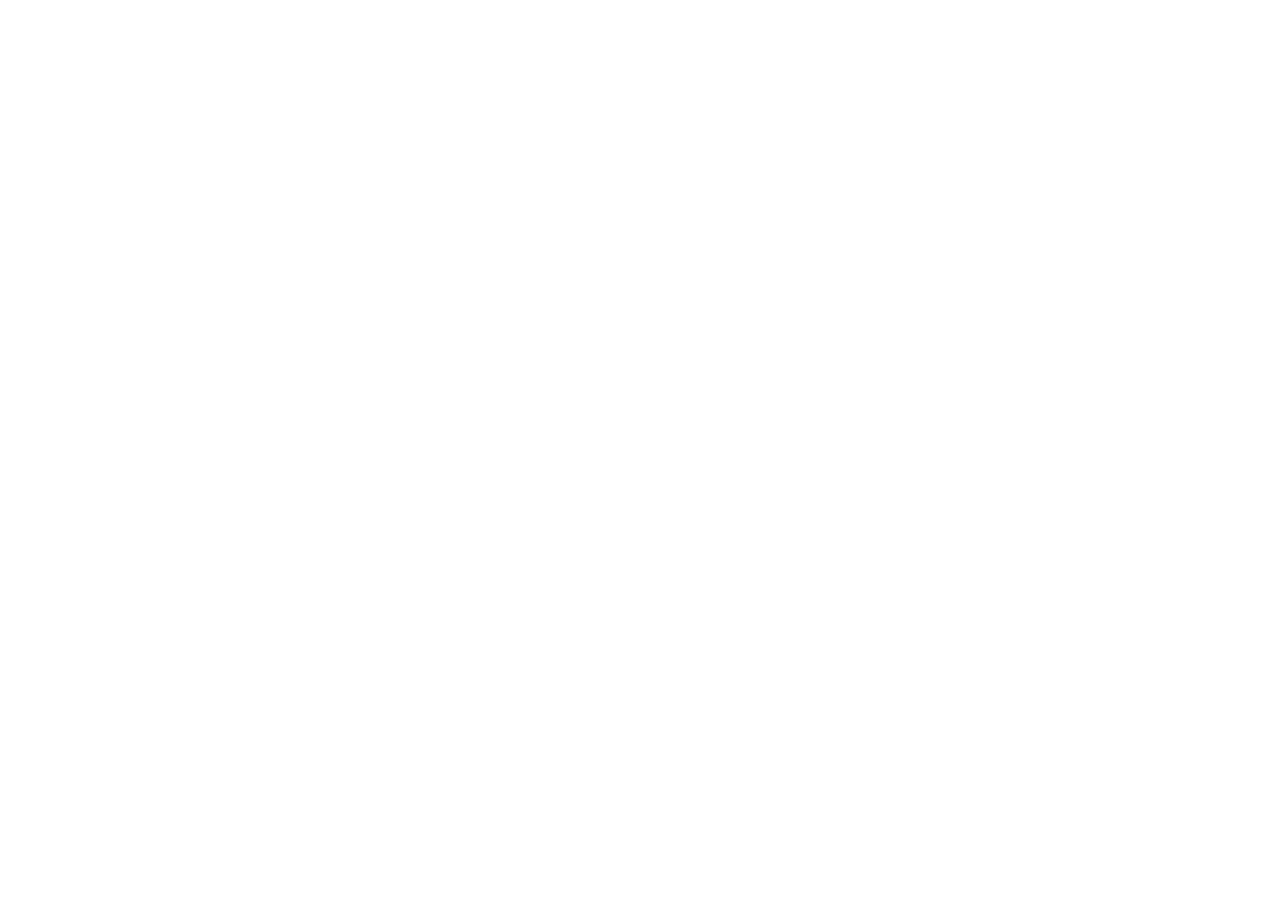
==== about.html @ cf4224c3 "fatel: i have added new file" ====
<!DOCTYPE html>
<html lang="en">
  <head>
    <meta charset="UTF-8" />
    <meta name="viewport" content="width=device-width, initial-scale=1.0" />
    <title>GCA</title>
    <link
      href="https://cdn.jsdelivr.net/npm/bootstrap@5.3.3/dist/css/bootstrap.min.css"
      rel="stylesheet"
      integrity="sha384-QWTKZyjpPEjISv5WaRU9OFeRpok6YctnYmDr5pNlyT2bRjXh0JMhjY6hW+ALEwIH"
      crossorigin="anonymous"
    />
    <link rel="stylesheet" href="/about.css" />
  </head>
  <body>
    <section class="tabSection">
      <div
        id="carouselExampleCaptions"
        class="carousel slide"
        data-bs-ride="carousel"
      >
        <div class="carousel-inner">
          <div class="carousel-item active">
            <div class="carousel-caption d-none d-md-block">
              <h5>First Caption</h5>
              <p>
                Some representative placeholder content for the first slide.
              </p>
            </div>
          </div>
          <div class="carousel-item">
            <div class="carousel-caption d-none d-md-block">
              <h5>Second Caption</h5>
              <p>
                Some representative placeholder content for the second slide.
              </p>
            </div>
          </div>
          <div class="carousel-item">
            <div class="carousel-caption d-none d-md-block">
              <h5>Third Caption</h5>
              <p>
                Some representative placeholder content for the third slide.
              </p>
            </div>
          </div>
        </div>
        <button
          class="carousel-control-prev"
          type="button"
          data-bs-target="#carouselExampleCaptions"
          data-bs-slide="prev"
        >
          <span class="carousel-control-prev-icon" aria-hidden="true"></span>
          <span class="visually-hidden">Previous</span>
        </button>
        <button
          class="carousel-control-next"
          type="button"
          data-bs-target="#carouselExampleCaptions"
          data-bs-slide="next"
        >
          <span class="carousel-control-next-icon" aria-hidden="true"></span>
          <span class="visually-hidden">Next</span>
        </button>
      </div>
    </section>

    <script
      src="https://cdn.jsdelivr.net/npm/bootstrap@5.3.3/dist/js/bootstrap.bundle.min.js"
      integrity="sha384-YvpcrYf0tY3lHB60NNkmXc5s9fDVZLESaAA55NDzOxhy9GkcIdslK1eN7N6jIeHz"
      crossorigin="anonymous"
    ></script>
  </body>
</html>
---- about.css ----
.carousel-item {
  height: 0;
  visibility: hidden;
}

.carousel-caption {
  visibility: visible;
}
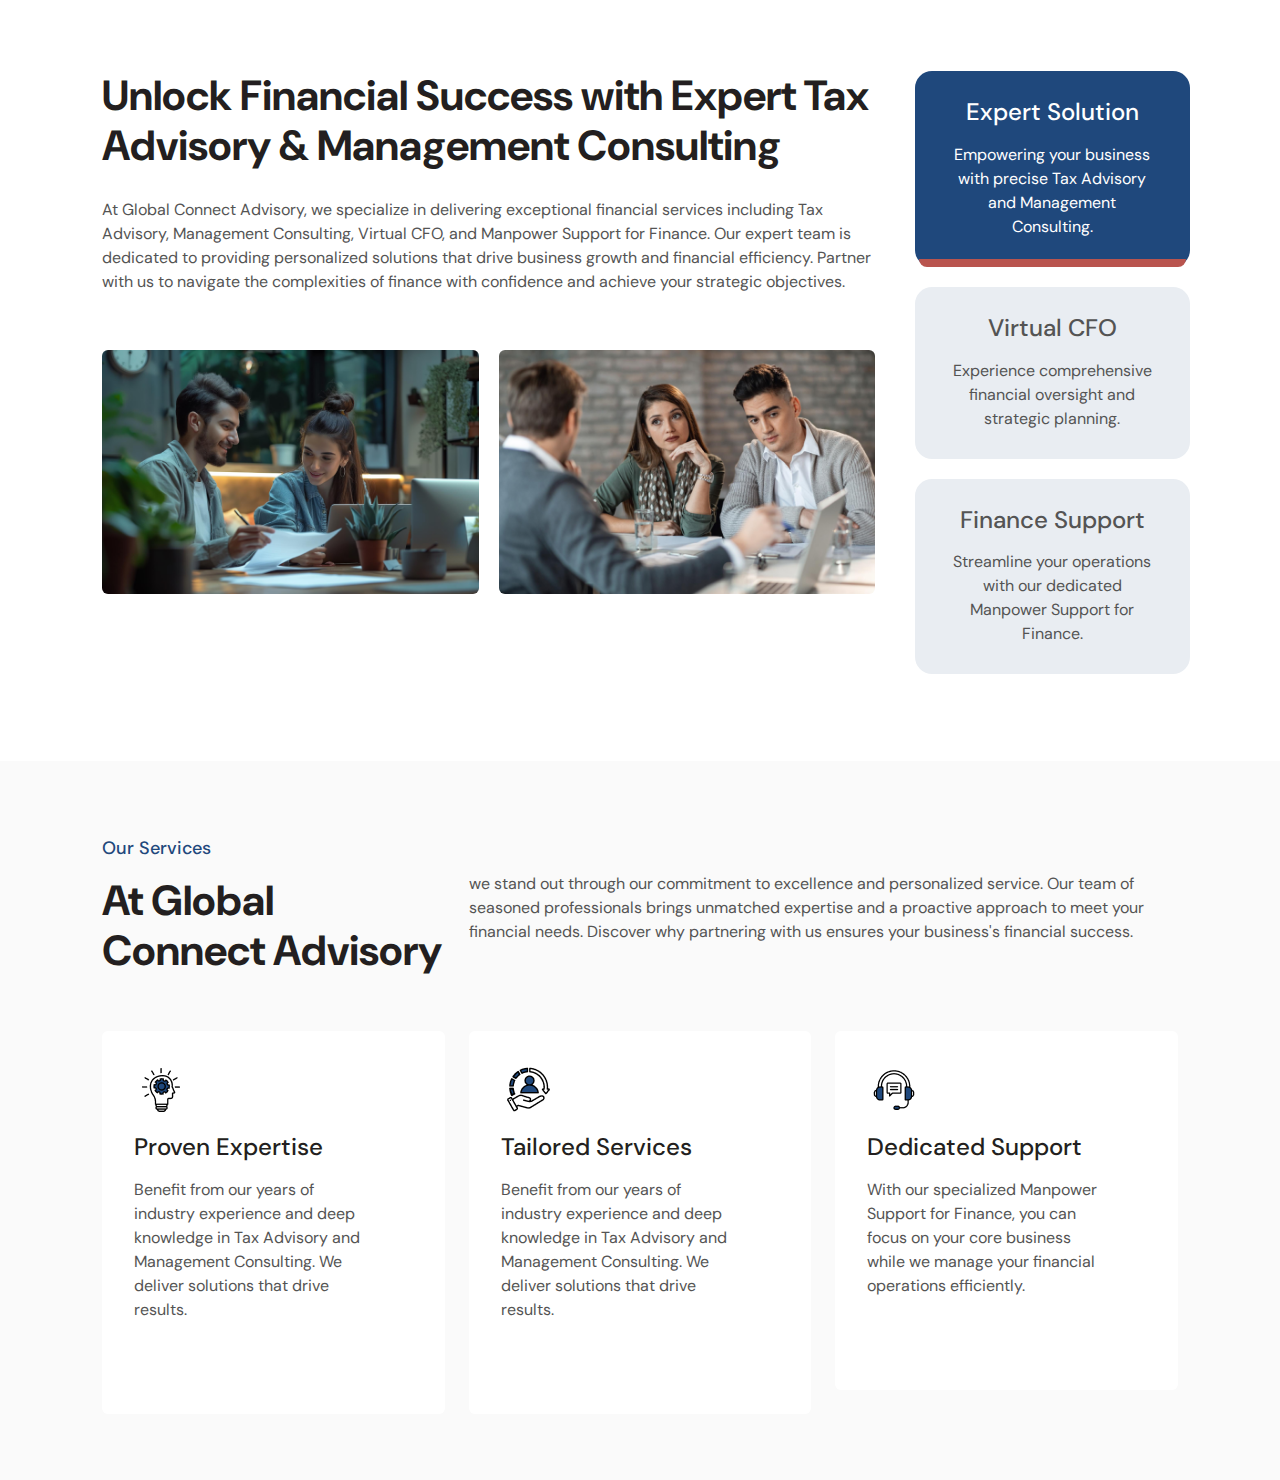
==== commit 34464214: "push new files" ====
--- a/about.html
+++ b/about.html
@@ -4,72 +4,198 @@
     <meta charset="UTF-8" />
     <meta name="viewport" content="width=device-width, initial-scale=1.0" />
     <title>GCA</title>
+    <link rel="preconnect" href="https://fonts.googleapis.com" />
+    <link rel="preconnect" href="https://fonts.gstatic.com" crossorigin />
+    <link
+      href="https://fonts.googleapis.com/css2?family=DM+Sans:ital,opsz,wght@0,9..40,100..1000;1,9..40,100..1000&display=swap"
+      rel="stylesheet"
+    />
     <link
       href="https://cdn.jsdelivr.net/npm/bootstrap@5.3.3/dist/css/bootstrap.min.css"
       rel="stylesheet"
       integrity="sha384-QWTKZyjpPEjISv5WaRU9OFeRpok6YctnYmDr5pNlyT2bRjXh0JMhjY6hW+ALEwIH"
       crossorigin="anonymous"
     />
-    <link rel="stylesheet" href="/about.css" />
+    <link rel="stylesheet" href="./Assets/css/about.css" />
   </head>
   <body>
-    <section class="tabSection">
-      <div
-        id="carouselExampleCaptions"
-        class="carousel slide"
-        data-bs-ride="carousel"
-      >
-        <div class="carousel-inner">
-          <div class="carousel-item active">
-            <div class="carousel-caption d-none d-md-block">
-              <h5>First Caption</h5>
-              <p>
-                Some representative placeholder content for the first slide.
+    <section id="about-section" class="container">
+      <div class="cycle-tab-container row">
+        <ul class="abt-nav abt-nav-tabs col-md-3 p-0">
+          <li class="cycle-tab-item active">
+            <a class="abt-nav-link" role="tab" data-toggle="tab" href="#expert"
+              ><h4>Expert Solution</h4>
+              <p>
+                Empowering your business with precise Tax Advisory and
+                Management Consulting.
+              </p></a
+            >
+          </li>
+          <li class="cycle-tab-item">
+            <a class="abt-nav-link" role="tab" data-toggle="tab" href="#virtual"
+              ><h4>Virtual CFO</h4>
+              <p>
+                Experience comprehensive financial oversight and strategic
+                planning.
+              </p></a
+            >
+          </li>
+          <li class="cycle-tab-item">
+            <a class="abt-nav-link" role="tab" data-toggle="tab" href="#finance"
+              ><h4>Finance Support</h4>
+              <p>
+                Streamline your operations with our dedicated Manpower Support
+                for Finance.
+              </p></a
+            >
+          </li>
+        </ul>
+        <div class="tab-content col-md-9">
+          <div
+            class="tab-pane fade in active"
+            id="expert"
+            role="tabpanel"
+            aria-labelledby="expert-tab"
+          >
+            <h2>
+              Unlock Financial Success with Expert Tax Advisory & Management
+              Consulting
+            </h2>
+            <p>
+              At Global Connect Advisory, we specialize in delivering
+              exceptional financial services including Tax Advisory, Management
+              Consulting, Virtual CFO, and Manpower Support for Finance. Our
+              expert team is dedicated to providing personalized solutions that
+              drive business growth and financial efficiency. Partner with us to
+              navigate the complexities of finance with confidence and achieve
+              your strategic objectives.
+            </p>
+            <div class="tab-pane-img">
+              <div class="pane-img-inner">
+                <img src="./Assets/images/cycleTabimg1.png" alt="Image1" />
+              </div>
+              <div class="pane-img-inner">
+                <img src="./Assets/images/cycleTabimg2.png" alt="Image2" />
+              </div>
+            </div>
+          </div>
+          <div
+            class="tab-pane"
+            id="virtual"
+            role="tabpanel"
+            aria-labelledby="virtual-tab"
+          >
+            <h2>
+              Lorem ipsum dolor sit amet consectetur adipisicing elit. Beatae
+              perspiciatis
+            </h2>
+            <p>
+              Lorem ipsum dolor sit amet consectetur adipisicing elit. Sequi
+              tempore nisi aspernatur ea quae! Velit quae saepe provident
+              debitis aliquam perspiciatis repellendus corporis rerum
+              voluptatibus! Saepe non est numquam hic. Lorem ipsum dolor sit
+              amet, consectetur adipisicing elit. Et accusantium sit repudiandae
+              reprehenderit harum blanditiis, repellendus, nisi cupiditate
+              nesciunt placeat est hic dolorem ut! Officiis qui blanditiis
+              recusandae odit magni.
+            </p>
+            <div class="tab-pane-img">
+              <div class="pane-img-inner">
+                <img src="./Assets/images/cycleTabimg2.png" alt="Image2" />
+              </div>
+              <div class="pane-img-inner">
+                <img src="./Assets/images/cycleTabimg1.png" alt="Image1" />
+              </div>
+            </div>
+          </div>
+          <div
+            class="tab-pane"
+            id="finance"
+            role="tabpanel"
+            aria-labelledby="finance-tab"
+          >
+            <h2>
+              Unlock Financial Success with Expert Tax Advisory & Management
+              Consulting
+            </h2>
+            <p>
+              At Global Connect Advisory, we specialize in delivering
+              exceptional financial services including Tax Advisory, Management
+              Consulting, Virtual CFO, and Manpower Support for Finance. Our
+              expert team is dedicated to providing personalized solutions that
+              drive business growth and financial efficiency. Partner with us to
+              navigate the complexities of finance with confidence and achieve
+              your strategic objectives.
+            </p>
+            <div class="tab-pane-img">
+              <div class="pane-img-inner">
+                <img src="./Assets/images/cycleTabimg1.png" alt="Image1" />
+              </div>
+              <div class="pane-img-inner">
+                <img src="./Assets/images/cycleTabimg2.png" alt="Image2" />
+              </div>
+            </div>
+          </div>
+        </div>
+      </div>
+    </section>
+    <section id="services-section">
+      <div class="container">
+        <div class="row services-section-contents">
+          <div class="col-md-4">
+            <h6>Our Services</h6>
+            <h2>At Global Connect Advisory</h2>
+          </div>
+          <div class="col-md-8 d-flex align-items-center">
+            <p>
+              we stand out through our commitment to excellence and personalized
+              service. Our team of seasoned professionals brings unmatched
+              expertise and a proactive approach to meet your financial needs.
+              Discover why partnering with us ensures your business's financial
+              success.
+            </p>
+          </div>
+        </div>
+        <div class="services-section-cards row">
+          <div class="col-md-4">
+            <div class="cards-inner">
+              <img src="./Assets/images/servicesSectionImg.png" alt="icon1" />
+              <h3>Proven Expertise</h3>
+              <p>
+                Benefit from our years of industry experience and deep knowledge
+                in Tax Advisory and Management Consulting. We deliver solutions
+                that drive results.
               </p>
             </div>
           </div>
-          <div class="carousel-item">
-            <div class="carousel-caption d-none d-md-block">
-              <h5>Second Caption</h5>
-              <p>
-                Some representative placeholder content for the second slide.
+          <div class="col-md-4">
+            <div class="cards-inner">
+              <img src="./Assets/images/servicesSectionImg2.png" alt="icon2" />
+              <h3>Tailored Services</h3>
+              <p>
+                Benefit from our years of industry experience and deep knowledge
+                in Tax Advisory and Management Consulting. We deliver solutions
+                that drive results.
               </p>
             </div>
           </div>
-          <div class="carousel-item">
-            <div class="carousel-caption d-none d-md-block">
-              <h5>Third Caption</h5>
-              <p>
-                Some representative placeholder content for the third slide.
+          <div class="col-md-4">
+            <div class="cards-inner">
+              <img src="./Assets/images/servicesSectionImg3.png" alt="icon3" />
+              <h3>Dedicated Support</h3>
+              <p>
+                With our specialized Manpower Support for Finance, you can focus
+                on your core business while we manage your financial operations
+                efficiently.
               </p>
             </div>
           </div>
         </div>
-        <button
-          class="carousel-control-prev"
-          type="button"
-          data-bs-target="#carouselExampleCaptions"
-          data-bs-slide="prev"
-        >
-          <span class="carousel-control-prev-icon" aria-hidden="true"></span>
-          <span class="visually-hidden">Previous</span>
-        </button>
-        <button
-          class="carousel-control-next"
-          type="button"
-          data-bs-target="#carouselExampleCaptions"
-          data-bs-slide="next"
-        >
-          <span class="carousel-control-next-icon" aria-hidden="true"></span>
-          <span class="visually-hidden">Next</span>
-        </button>
       </div>
     </section>
 
-    <script
-      src="https://cdn.jsdelivr.net/npm/bootstrap@5.3.3/dist/js/bootstrap.bundle.min.js"
-      integrity="sha384-YvpcrYf0tY3lHB60NNkmXc5s9fDVZLESaAA55NDzOxhy9GkcIdslK1eN7N6jIeHz"
-      crossorigin="anonymous"
-    ></script>
+    <script src="https://ajax.googleapis.com/ajax/libs/jquery/3.5.1/jquery.min.js"></script>
+    <script src="https://maxcdn.bootstrapcdn.com/bootstrap/3.3.7/js/bootstrap.min.js"></script>
+    <script src="./Assets/js/about.js"></script>
   </body>
 </html>
--- a/Assets/css/about.css
+++ b/Assets/css/about.css
@@ -0,0 +1,167 @@
+.container {
+  padding-right: 8vw !important;
+  padding-left: 8vw !important;
+  margin: unset !important;
+  max-width: unset;
+}
+
+/* About Section Styles */
+#about-section {
+  padding-top: 71px !important;
+}
+.cycle-tab-container {
+  display: flex;
+  flex-direction: row-reverse;
+}
+
+.cycle-tab-container a {
+  color: #173649;
+  font-size: 16px;
+  font-family: "DM Sans", sans-serif;
+  text-align: center;
+}
+.cycle-tab-container a:focus,
+.cycle-tab-container a:hover {
+  text-decoration: none !important;
+  outline: none;
+}
+.tab-content {
+  padding-right: 40px;
+}
+.tab-pane h2 {
+  font-size: 42px;
+  font-family: "DM Sans", sans-serif;
+  font-weight: 700;
+  color: #231f20;
+}
+.tab-pane p {
+  font-size: 16px;
+  font-family: "DM Sans", sans-serif;
+  font-weight: 400;
+  color: #545454;
+  margin: 26px 0px 56px 0px;
+}
+.tab-pane-img {
+  display: flex;
+  gap: 20px;
+}
+.pane-img-inner {
+  width: 100%;
+}
+.pane-img-inner img {
+  width: 100%;
+  border-radius: 6px;
+}
+.fade {
+  opacity: 0;
+  transition: opacity 4s ease-in-out;
+}
+
+.fade.active {
+  opacity: 1;
+}
+
+.cycle-tab-item {
+  list-style-type: none;
+  background-color: #e9edf2;
+  border-radius: 17px;
+}
+.abt-nav {
+  display: flex;
+  flex-direction: column;
+  gap: 20px;
+}
+.abt-nav-link {
+  text-decoration: none;
+  display: block !important;
+  padding: 27px 33px 20px 33px;
+}
+.abt-nav-link h4 {
+  font-size: 24px;
+  font-family: "DM Sans", sans-serif;
+  font-weight: 500;
+  color: #545454;
+  margin: 0px;
+}
+.abt-nav-link p {
+  font-size: 16px;
+  font-family: "DM Sans", sans-serif;
+  font-weight: 400;
+  color: #545454;
+  margin-top: 16px;
+  margin-bottom: 0px;
+}
+.cycle-tab-item:after {
+  display: block;
+  content: "";
+  border-bottom: solid 8px #b9544e;
+  border-radius: 0 0 100px 100px;
+  margin: 0px 4px;
+  transform: scaleX(0);
+  transition: transform 0ms ease-out;
+}
+.cycle-tab-item.active:after {
+  transform: scaleX(1);
+  transform-origin: 0% 50%;
+  transition: transform 5000ms ease-in;
+}
+
+.cycle-tab-item.active {
+  border-color: transparent !important;
+  background-color: #1f487c;
+}
+.cycle-tab-item.active .abt-nav-link h4,
+.cycle-tab-item.active .abt-nav-link p {
+  color: #ffffff;
+}
+
+/* Services Section Style */
+
+#services-section {
+  margin-top: 71px;
+  background-color: #fafafa;
+  padding: 77px 0px 66px 0px;
+}
+.services-section-contents h6 {
+  font-size: 18px;
+  font-family: "DM Sans", sans-serif;
+  font-weight: 500;
+  color: #1f487c;
+  margin: 0px;
+}
+.services-section-contents h2 {
+  font-size: 42px;
+  font-family: "DM Sans", sans-serif;
+  font-weight: 700;
+  color: #231f20;
+  margin: 16px 0px 0px 0px;
+}
+.services-section-contents p {
+  font-size: 16px;
+  font-family: "DM Sans", sans-serif;
+  font-weight: 400;
+  color: #545454;
+  margin: 0px;
+}
+.services-section-cards {
+  margin-top: 54px;
+}
+.cards-inner {
+  background-color: #ffffff;
+  padding: 32px 72px 92px 32px;
+  border-radius: 6px;
+}
+.cards-inner h3 {
+  font-size: 24px;
+  font-family: "DM Sans", sans-serif;
+  font-weight: 500;
+  color: #231f20;
+  margin: 16px 0px;
+}
+.cards-inner p {
+  font-size: 16px;
+  font-family: "DM Sans", sans-serif;
+  font-weight: 400;
+  color: #545454;
+  margin: 0px;
+}
